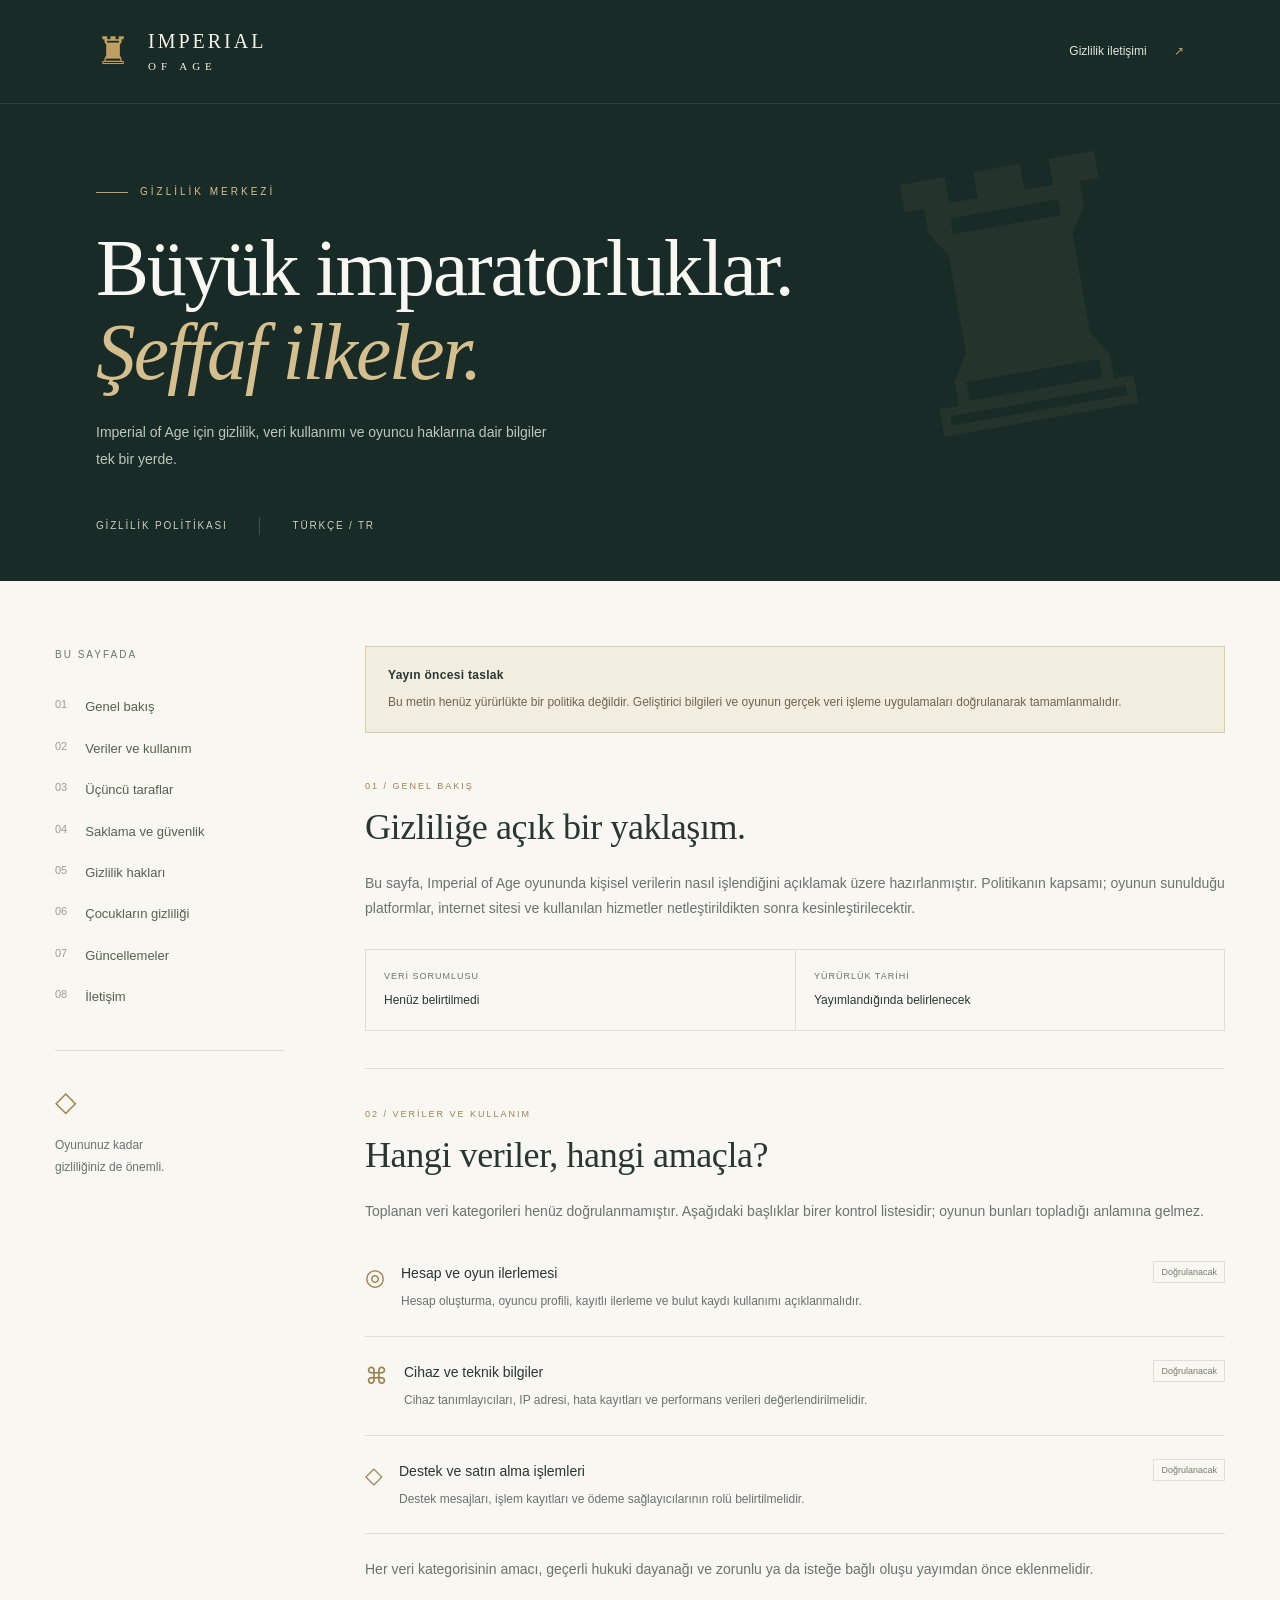
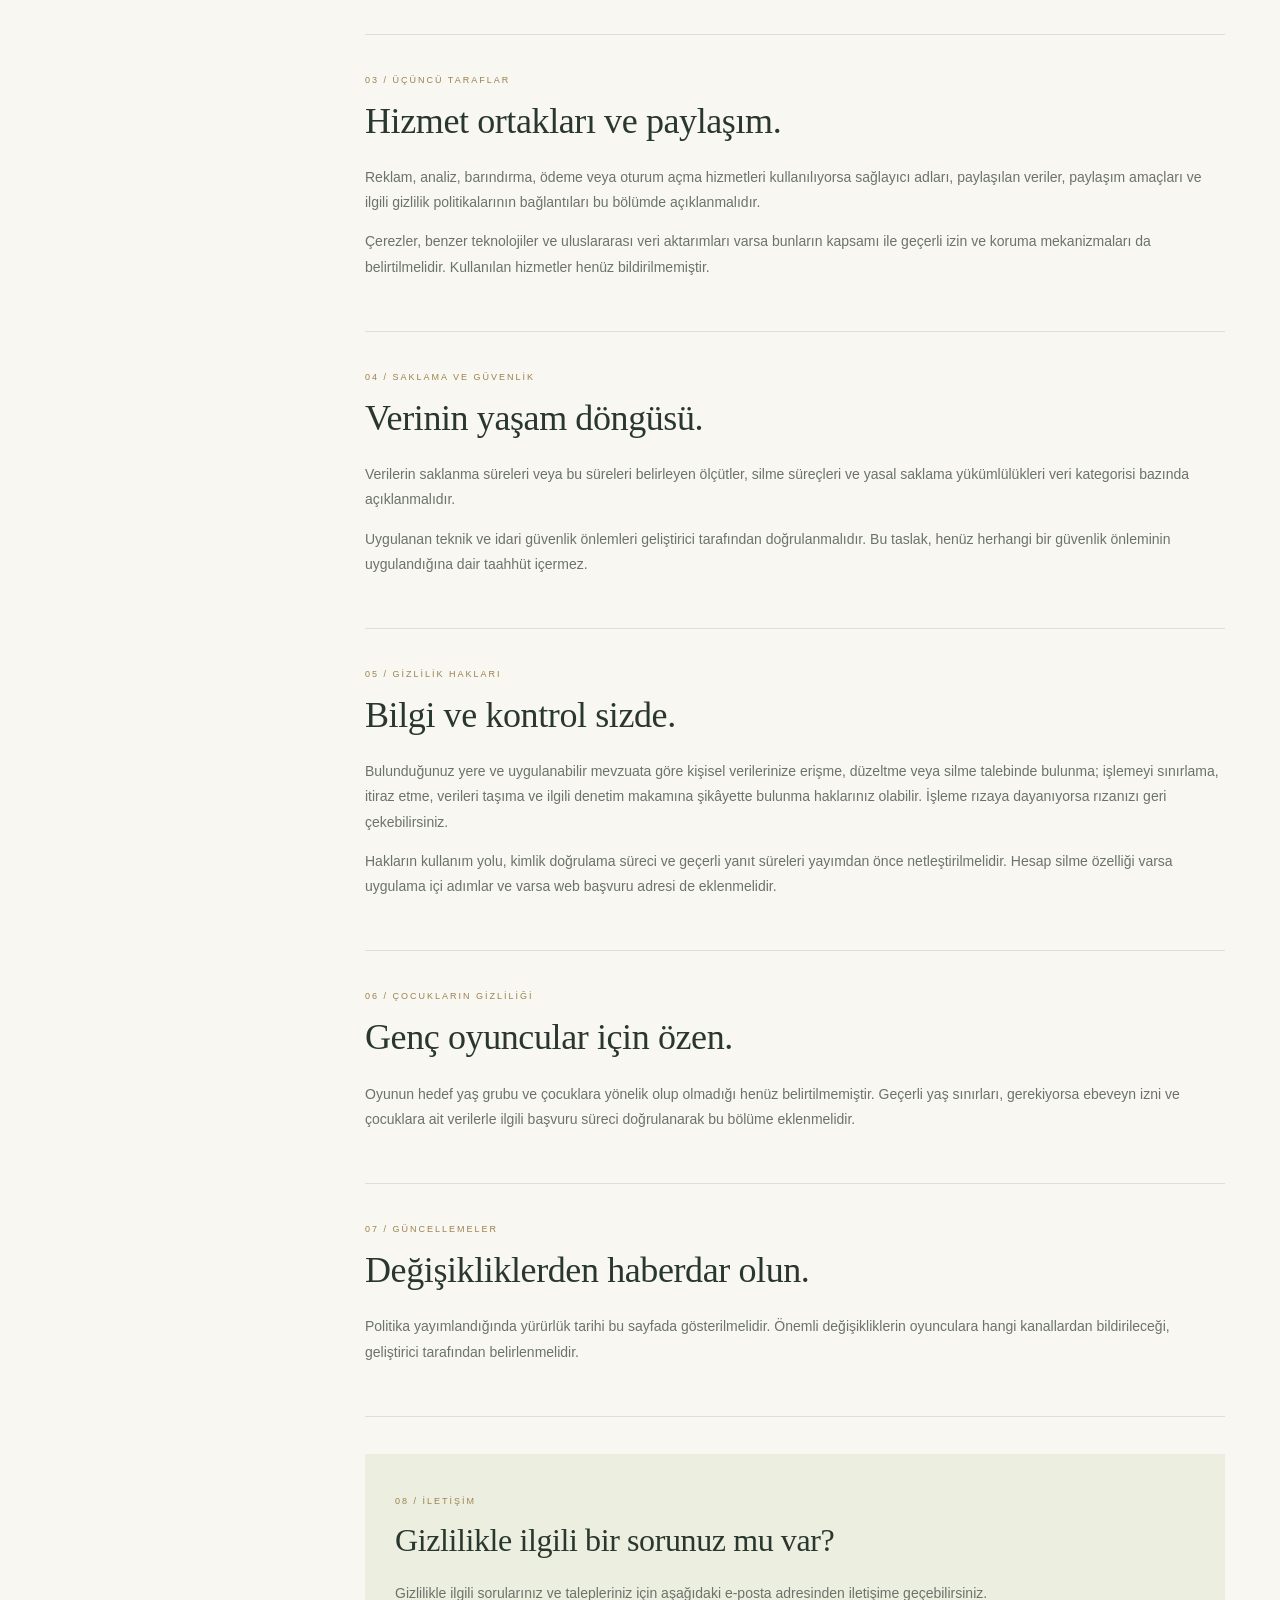
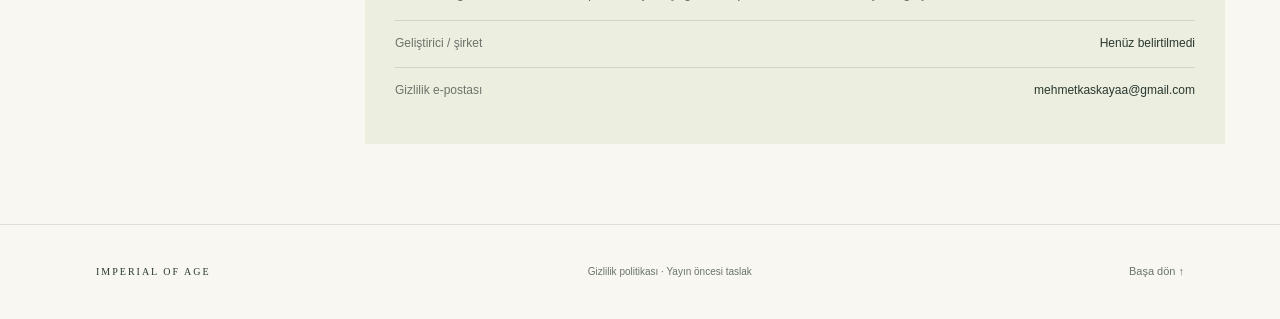
==== privacy.html @ 2bca9862 "Preserve original privacy policy draft on dedicated page" ====
<!doctype html>
<html lang="tr">
<head>
<meta charset="utf-8">
<meta name="viewport" content="width=device-width, initial-scale=1">
<meta name="description" content="Imperial of Age gizlilik politikası taslağı. Veriler, güvenlik ve gizlilik hakları hakkında bilgi.">
<meta name="theme-color" content="#182b26">
<title>Gizlilik Politikası (Taslak) | Imperial of Age</title>
<link rel="stylesheet" href="styles.css">
</head>
<body>
<a class="skip" href="#icerik">İçeriğe geç</a>
<header class="header"><a class="brand" href="index.html"><span class="seal" aria-hidden="true">♜</span><span>IMPERIAL <small>OF AGE</small></span></a><a class="header-link" href="#iletisim">Gizlilik iletişimi <span aria-hidden="true">↗</span></a></header>
<main id="icerik">
<section class="hero"><div class="hero-inner"><p class="eyebrow"><span></span> GİZLİLİK MERKEZİ</p><h1>Büyük imparatorluklar.<br><em>Şeffaf ilkeler.</em></h1><p class="intro">Imperial of Age için gizlilik, veri kullanımı ve oyuncu haklarına dair bilgiler tek bir yerde.</p><div class="hero-meta"><span>Gizlilik politikası</span><span>Türkçe / TR</span></div></div><div class="hero-mark" aria-hidden="true">♜</div></section>
<div class="layout"><aside><p class="nav-label">BU SAYFADA</p><nav aria-label="Politika bölümleri"><a href="#genel">01 <span>Genel bakış</span></a><a href="#veriler">02 <span>Veriler ve kullanım</span></a><a href="#hizmetler">03 <span>Üçüncü taraflar</span></a><a href="#saklama">04 <span>Saklama ve güvenlik</span></a><a href="#haklar">05 <span>Gizlilik hakları</span></a><a href="#cocuklar">06 <span>Çocukların gizliliği</span></a><a href="#guncellemeler">07 <span>Güncellemeler</span></a><a href="#iletisim">08 <span>İletişim</span></a></nav><div class="aside-note"><span aria-hidden="true">◇</span><p>Oyununuz kadar<br>gizliliğiniz de önemli.</p></div></aside>
<article>
<div class="draft" role="note"><strong>Yayın öncesi taslak</strong><p>Bu metin henüz yürürlükte bir politika değildir. Geliştirici bilgileri ve oyunun gerçek veri işleme uygulamaları doğrulanarak tamamlanmalıdır.</p></div>
<section id="genel"><p class="section-no">01 / GENEL BAKIŞ</p><h2>Gizliliğe açık bir yaklaşım.</h2><p>Bu sayfa, Imperial of Age oyununda kişisel verilerin nasıl işlendiğini açıklamak üzere hazırlanmıştır. Politikanın kapsamı; oyunun sunulduğu platformlar, internet sitesi ve kullanılan hizmetler netleştirildikten sonra kesinleştirilecektir.</p><div class="info-grid"><div><span>VERİ SORUMLUSU</span><strong>Henüz belirtilmedi</strong></div><div><span>YÜRÜRLÜK TARİHİ</span><strong>Yayımlandığında belirlenecek</strong></div></div></section>
<section id="veriler"><p class="section-no">02 / VERİLER VE KULLANIM</p><h2>Hangi veriler, hangi amaçla?</h2><p>Toplanan veri kategorileri henüz doğrulanmamıştır. Aşağıdaki başlıklar birer kontrol listesidir; oyunun bunları topladığı anlamına gelmez.</p><div class="data-row"><span class="data-icon" aria-hidden="true">◎</span><div><h3>Hesap ve oyun ilerlemesi</h3><p>Hesap oluşturma, oyuncu profili, kayıtlı ilerleme ve bulut kaydı kullanımı açıklanmalıdır.</p></div><span class="tag">Doğrulanacak</span></div><div class="data-row"><span class="data-icon" aria-hidden="true">⌘</span><div><h3>Cihaz ve teknik bilgiler</h3><p>Cihaz tanımlayıcıları, IP adresi, hata kayıtları ve performans verileri değerlendirilmelidir.</p></div><span class="tag">Doğrulanacak</span></div><div class="data-row"><span class="data-icon" aria-hidden="true">◇</span><div><h3>Destek ve satın alma işlemleri</h3><p>Destek mesajları, işlem kayıtları ve ödeme sağlayıcılarının rolü belirtilmelidir.</p></div><span class="tag">Doğrulanacak</span></div><p>Her veri kategorisinin amacı, geçerli hukuki dayanağı ve zorunlu ya da isteğe bağlı oluşu yayımdan önce eklenmelidir.</p></section>
<section id="hizmetler"><p class="section-no">03 / ÜÇÜNCÜ TARAFLAR</p><h2>Hizmet ortakları ve paylaşım.</h2><p>Reklam, analiz, barındırma, ödeme veya oturum açma hizmetleri kullanılıyorsa sağlayıcı adları, paylaşılan veriler, paylaşım amaçları ve ilgili gizlilik politikalarının bağlantıları bu bölümde açıklanmalıdır.</p><p>Çerezler, benzer teknolojiler ve uluslararası veri aktarımları varsa bunların kapsamı ile geçerli izin ve koruma mekanizmaları da belirtilmelidir. Kullanılan hizmetler henüz bildirilmemiştir.</p></section>
<section id="saklama"><p class="section-no">04 / SAKLAMA VE GÜVENLİK</p><h2>Verinin yaşam döngüsü.</h2><p>Verilerin saklanma süreleri veya bu süreleri belirleyen ölçütler, silme süreçleri ve yasal saklama yükümlülükleri veri kategorisi bazında açıklanmalıdır.</p><p>Uygulanan teknik ve idari güvenlik önlemleri geliştirici tarafından doğrulanmalıdır. Bu taslak, henüz herhangi bir güvenlik önleminin uygulandığına dair taahhüt içermez.</p></section>
<section id="haklar"><p class="section-no">05 / GİZLİLİK HAKLARI</p><h2>Bilgi ve kontrol sizde.</h2><p>Bulunduğunuz yere ve uygulanabilir mevzuata göre kişisel verilerinize erişme, düzeltme veya silme talebinde bulunma; işlemeyi sınırlama, itiraz etme, verileri taşıma ve ilgili denetim makamına şikâyette bulunma haklarınız olabilir. İşleme rızaya dayanıyorsa rızanızı geri çekebilirsiniz.</p><p>Hakların kullanım yolu, kimlik doğrulama süreci ve geçerli yanıt süreleri yayımdan önce netleştirilmelidir. Hesap silme özelliği varsa uygulama içi adımlar ve varsa web başvuru adresi de eklenmelidir.</p></section>
<section id="cocuklar"><p class="section-no">06 / ÇOCUKLARIN GİZLİLİĞİ</p><h2>Genç oyuncular için özen.</h2><p>Oyunun hedef yaş grubu ve çocuklara yönelik olup olmadığı henüz belirtilmemiştir. Geçerli yaş sınırları, gerekiyorsa ebeveyn izni ve çocuklara ait verilerle ilgili başvuru süreci doğrulanarak bu bölüme eklenmelidir.</p></section>
<section id="guncellemeler"><p class="section-no">07 / GÜNCELLEMELER</p><h2>Değişikliklerden haberdar olun.</h2><p>Politika yayımlandığında yürürlük tarihi bu sayfada gösterilmelidir. Önemli değişikliklerin oyunculara hangi kanallardan bildirileceği, geliştirici tarafından belirlenmelidir.</p></section>
<section id="iletisim" class="contact"><p class="section-no">08 / İLETİŞİM</p><h2>Gizlilikle ilgili bir sorunuz mu var?</h2><p>Gizlilikle ilgili sorularınız ve talepleriniz için aşağıdaki e-posta adresinden iletişime geçebilirsiniz.</p><div class="contact-detail"><span>Geliştirici / şirket</span><strong>Henüz belirtilmedi</strong></div><div class="contact-detail"><span>Gizlilik e-postası</span><strong><a href="mailto:mehmetkaskayaa@gmail.com">mehmetkaskayaa@gmail.com</a></strong></div></section>
</article></div>
</main><footer><a class="footer-brand" href="index.html">IMPERIAL OF AGE</a><p>Gizlilik politikası · Yayın öncesi taslak</p><a href="index.html">Başa dön ↑</a></footer>
</body></html>
---- styles.css ----
:root{--green:#182b26;--paper:#f8f7f2;--ink:#29372f;--muted:#6b736b;--gold:#bf9f62;--line:#dedfd5}*{box-sizing:border-box}html{scroll-behavior:smooth;scroll-padding-top:30px}body{margin:0;background:var(--paper);color:var(--ink);font-family:'DM Sans',Arial,sans-serif;font-size:15px;line-height:1.8}a{color:inherit;text-decoration:none}a:focus-visible{outline:2px solid var(--gold);outline-offset:6px}.skip{position:absolute;top:-100px;background:white;padding:10px;z-index:10}.skip:focus{top:10px}.header{height:104px;background:var(--green);color:#f6f3e8;display:flex;justify-content:space-between;align-items:center;padding:0 7.5%;border-bottom:1px solid #ffffff18}.brand{display:flex;gap:15px;align-items:center;line-height:1.2;letter-spacing:3px;font-family:Georgia,serif;font-size:20px}.brand small{display:block;font-size:11px;letter-spacing:5px;margin-top:7px}.seal{font-size:38px;color:var(--gold)}.header-link{font-size:12px;color:#e0e5dc}.header-link span{margin-left:24px;color:var(--gold)}.hero{background:var(--green);color:var(--paper);position:relative;overflow:hidden;padding:69px 7.5% 46px}.hero-inner{max-width:850px;position:relative;z-index:1}.eyebrow{letter-spacing:3px;font-size:10px;color:#d6c18f;display:flex;align-items:center;gap:12px}.eyebrow span{height:1px;width:32px;background:var(--gold)}h1{font-family:'Libre Caslon Display',Georgia,serif;font-weight:400;font-size:clamp(48px,6.2vw,85px);line-height:1.06;letter-spacing:-2px;margin:25px 0}h1 em{font-weight:400;color:#d6bf8e}.intro{color:#bdc8bd;max-width:470px;font-size:14px;line-height:1.9}.hero-meta{display:flex;gap:32px;margin-top:45px;font-size:10px;text-transform:uppercase;letter-spacing:1.8px;color:#cbd1c5}.hero-meta span+span{border-left:1px solid #ffffff30;padding-left:32px}.hero-mark{position:absolute;font-family:Georgia,serif;right:8%;top:5%;font-size:350px;line-height:1;color:#c8ad7210;transform:rotate(-10deg)}.layout{max-width:1260px;padding:65px 45px 80px;margin:auto;display:grid;grid-template-columns:230px minmax(0,1fr);gap:80px}aside{align-self:start;position:sticky;top:35px}.nav-label{font-size:10px;letter-spacing:2px;color:var(--muted);margin:0 0 22px}nav a{display:flex;gap:18px;font-size:11px;color:#999e91;padding:9px 0}nav a span{font-size:13px;color:#566052}nav a:hover span{color:#9a783c}.aside-note{border-top:1px solid var(--line);margin-top:32px;padding-top:26px;font-size:12px;color:var(--muted)}.aside-note>span{color:#9e834d;font-size:28px}.aside-note p{margin-top:8px}.draft{border:1px solid #d8cda9;background:#f1eddf;padding:18px 22px;margin-bottom:45px;font-size:12px}.draft strong{font-size:12px;letter-spacing:.3px}.draft p{margin:5px 0 0;color:#6e6550}article>section{padding-bottom:37px;margin-bottom:37px;border-bottom:1px solid var(--line);scroll-margin-top:30px}.section-no{font-size:9px;letter-spacing:2px;color:#9b814d;margin-bottom:12px}h2{font-family:'Libre Caslon Display',Georgia,serif;font-size:36px;font-weight:400;line-height:1.2;margin:0 0 22px;letter-spacing:-.4px}article section>p:not(.section-no){color:var(--muted);font-size:14px}.info-grid{display:grid;grid-template-columns:1fr 1fr;border:1px solid var(--line);margin-top:28px}.info-grid>div{padding:18px}.info-grid>div+div{border-left:1px solid var(--line)}.info-grid span{display:block;font-size:9px;letter-spacing:1px;color:var(--muted)}.info-grid strong{font-weight:500;font-size:12px}.data-row{display:flex;gap:16px;align-items:start;padding:23px 0;border-bottom:1px solid var(--line)}.data-row:last-of-type{margin-bottom:23px}.data-icon{font-size:23px;color:#9b814d;line-height:1.4}.data-row h3{font-weight:500;font-size:14px;margin:0 0 5px}.data-row p{font-size:12px;color:var(--muted);margin:0}.tag{font-size:9px;white-space:nowrap;border:1px solid var(--line);padding:2px 7px;color:#777c6c;margin-left:auto}.contact{background:#eceedf;padding:30px!important;border:0!important;margin-bottom:0!important}.contact h2{font-size:32px}.contact-detail{display:flex;justify-content:space-between;border-top:1px solid #d2d6c5;padding:12px 0;font-size:12px;gap:20px}.contact-detail span{color:var(--muted)}.contact-detail strong{font-weight:500}footer{border-top:1px solid var(--line);padding:28px 7.5%;display:flex;align-items:center;justify-content:space-between;gap:20px;font-size:10px;color:var(--muted)}.footer-brand{letter-spacing:2px;color:var(--ink);font-family:Georgia,serif}footer>a:last-child{font-size:11px}@media(min-width:1600px){.header,.hero{padding-left:calc((100vw - 1260px)/2)}}@media(max-width:850px){.layout{grid-template-columns:170px 1fr;gap:32px;padding:40px 24px}.tag{display:none}.hero-mark{right:-70px}.info-grid{grid-template-columns:1fr}.info-grid>div+div{border-left:0;border-top:1px solid var(--line)}}@media(max-width:600px){.header{height:85px;padding:0 24px}.brand{font-size:15px;letter-spacing:2px}.brand small{font-size:9px}.header-link{font-size:10px}.header-link span{margin-left:5px}.hero{padding:43px 24px 30px}h1{letter-spacing:-1px}.hero-mark{top:80px;font-size:240px}.hero-meta{font-size:8px;gap:16px}.hero-meta span+span{padding-left:16px}.layout{display:block;padding:30px 24px 45px}aside{position:static;margin-bottom:32px}.nav-label{margin-bottom:10px}nav{display:flex;gap:8px 18px;flex-wrap:wrap}nav a{gap:6px;padding:2px 0}nav a span{font-size:11px}.aside-note{display:none}h2{font-size:31px}.draft{margin-bottom:32px}.contact{padding:23px!important}.contact-detail{display:block}.contact-detail strong{display:block}footer{flex-wrap:wrap;padding:24px}footer p{order:3;width:100%;margin:0}article>section{padding-bottom:25px;margin-bottom:27px}}@media(prefers-reduced-motion:reduce){html{scroll-behavior:auto}}@media print{.header,.hero,aside,footer{display:none}.layout{display:block;padding:0}body{background:white}.draft{border:1px solid}.contact{background:white}article>section{break-inside:avoid}}
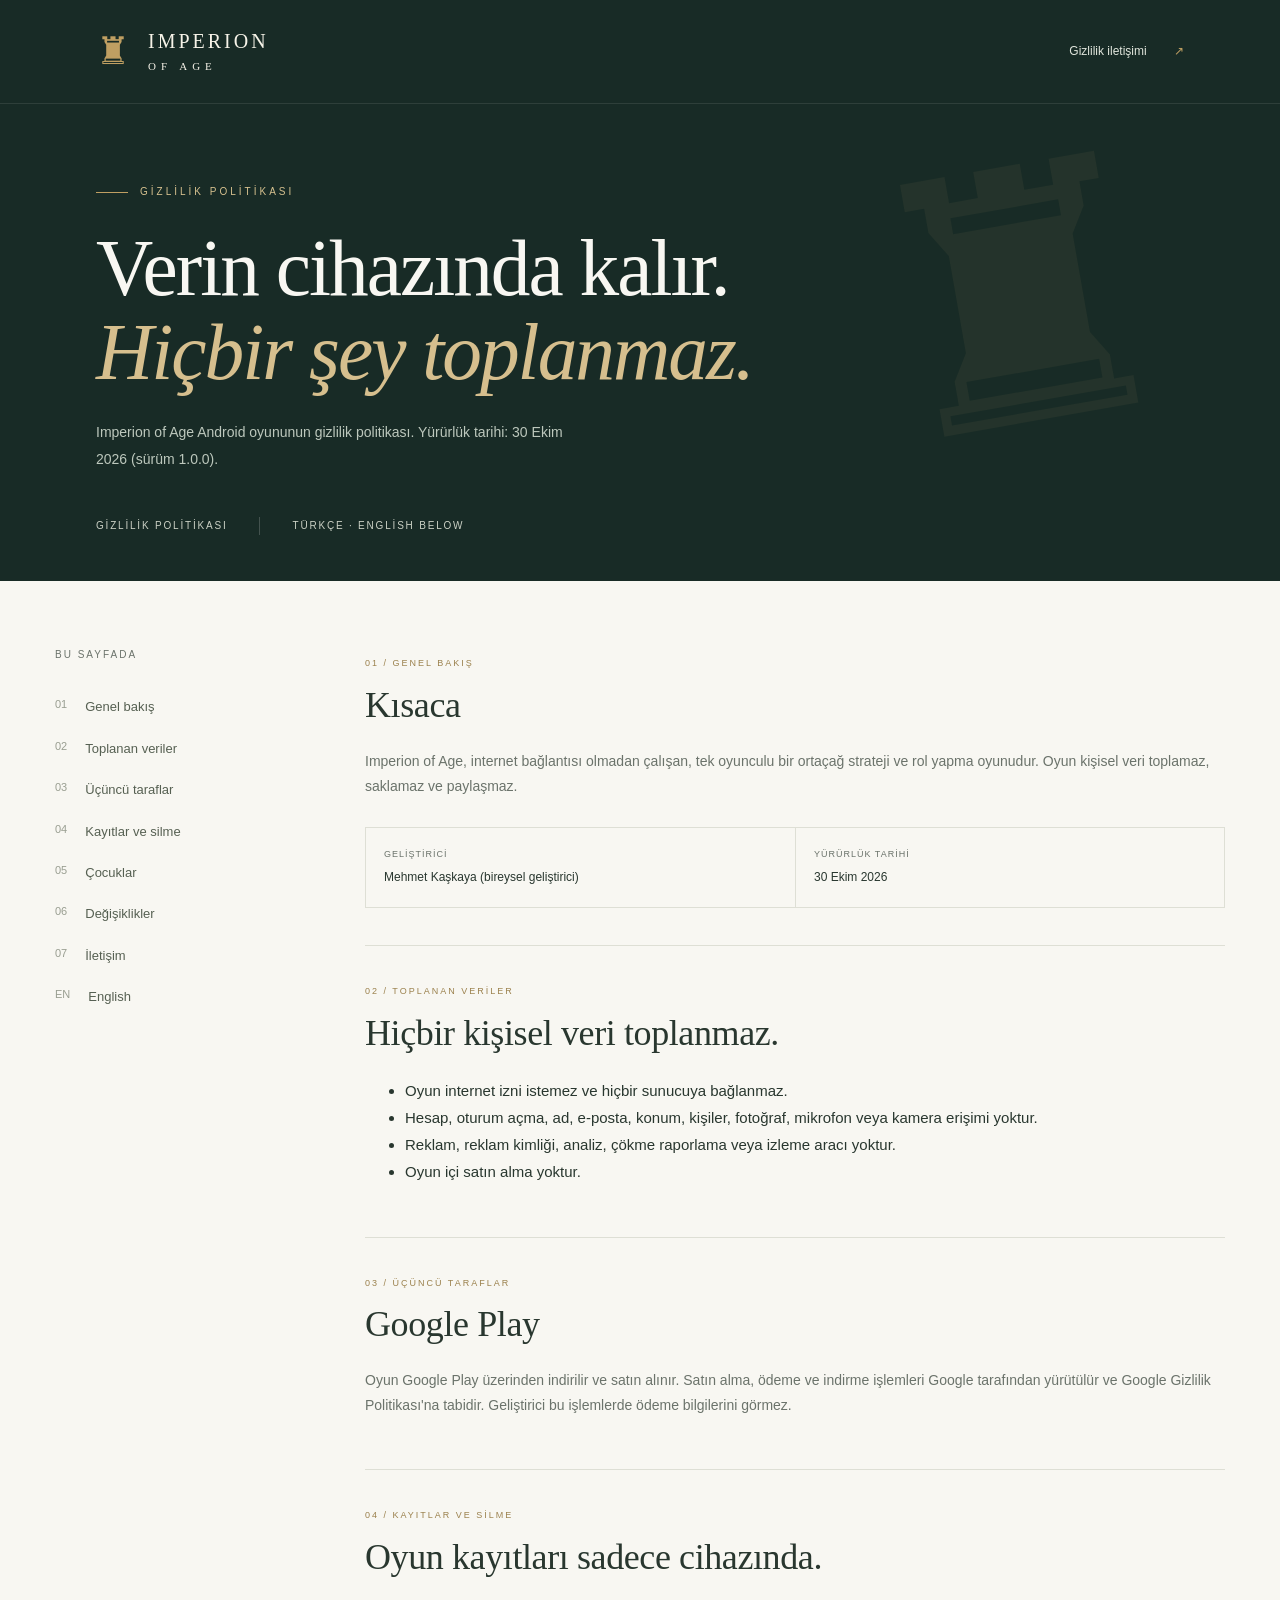
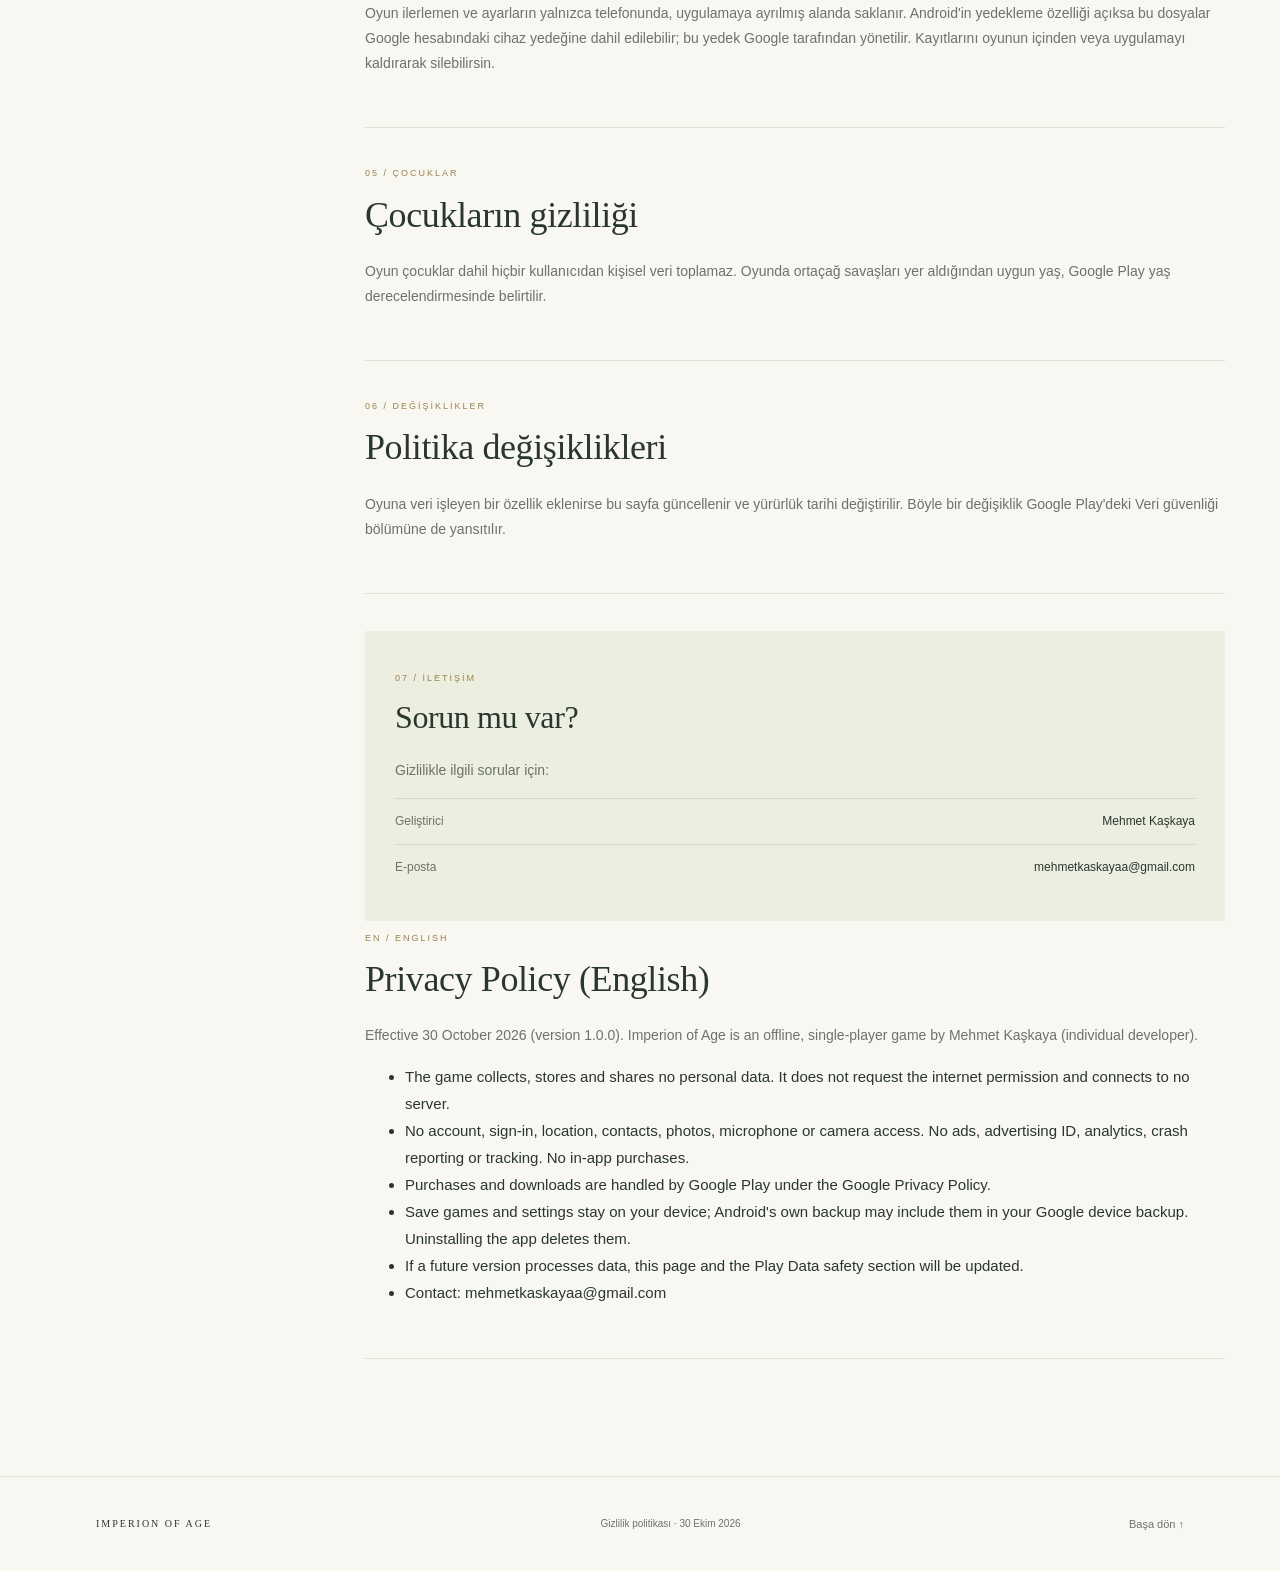
==== commit c47754a1: "Site: Imperion of Age name, final privacy policy (no data collected)" ====
--- a/privacy.html
+++ b/privacy.html
@@ -1,29 +1,28 @@
-<!doctype html>
-<html lang="tr">
-<head>
-<meta charset="utf-8">
-<meta name="viewport" content="width=device-width, initial-scale=1">
-<meta name="description" content="Imperial of Age gizlilik politikası taslağı. Veriler, güvenlik ve gizlilik hakları hakkında bilgi.">
-<meta name="theme-color" content="#182b26">
-<title>Gizlilik Politikası (Taslak) | Imperial of Age</title>
-<link rel="stylesheet" href="styles.css">
-</head>
-<body>
-<a class="skip" href="#icerik">İçeriğe geç</a>
-<header class="header"><a class="brand" href="index.html"><span class="seal" aria-hidden="true">♜</span><span>IMPERIAL <small>OF AGE</small></span></a><a class="header-link" href="#iletisim">Gizlilik iletişimi <span aria-hidden="true">↗</span></a></header>
-<main id="icerik">
-<section class="hero"><div class="hero-inner"><p class="eyebrow"><span></span> GİZLİLİK MERKEZİ</p><h1>Büyük imparatorluklar.<br><em>Şeffaf ilkeler.</em></h1><p class="intro">Imperial of Age için gizlilik, veri kullanımı ve oyuncu haklarına dair bilgiler tek bir yerde.</p><div class="hero-meta"><span>Gizlilik politikası</span><span>Türkçe / TR</span></div></div><div class="hero-mark" aria-hidden="true">♜</div></section>
-<div class="layout"><aside><p class="nav-label">BU SAYFADA</p><nav aria-label="Politika bölümleri"><a href="#genel">01 <span>Genel bakış</span></a><a href="#veriler">02 <span>Veriler ve kullanım</span></a><a href="#hizmetler">03 <span>Üçüncü taraflar</span></a><a href="#saklama">04 <span>Saklama ve güvenlik</span></a><a href="#haklar">05 <span>Gizlilik hakları</span></a><a href="#cocuklar">06 <span>Çocukların gizliliği</span></a><a href="#guncellemeler">07 <span>Güncellemeler</span></a><a href="#iletisim">08 <span>İletişim</span></a></nav><div class="aside-note"><span aria-hidden="true">◇</span><p>Oyununuz kadar<br>gizliliğiniz de önemli.</p></div></aside>
-<article>
-<div class="draft" role="note"><strong>Yayın öncesi taslak</strong><p>Bu metin henüz yürürlükte bir politika değildir. Geliştirici bilgileri ve oyunun gerçek veri işleme uygulamaları doğrulanarak tamamlanmalıdır.</p></div>
-<section id="genel"><p class="section-no">01 / GENEL BAKIŞ</p><h2>Gizliliğe açık bir yaklaşım.</h2><p>Bu sayfa, Imperial of Age oyununda kişisel verilerin nasıl işlendiğini açıklamak üzere hazırlanmıştır. Politikanın kapsamı; oyunun sunulduğu platformlar, internet sitesi ve kullanılan hizmetler netleştirildikten sonra kesinleştirilecektir.</p><div class="info-grid"><div><span>VERİ SORUMLUSU</span><strong>Henüz belirtilmedi</strong></div><div><span>YÜRÜRLÜK TARİHİ</span><strong>Yayımlandığında belirlenecek</strong></div></div></section>
-<section id="veriler"><p class="section-no">02 / VERİLER VE KULLANIM</p><h2>Hangi veriler, hangi amaçla?</h2><p>Toplanan veri kategorileri henüz doğrulanmamıştır. Aşağıdaki başlıklar birer kontrol listesidir; oyunun bunları topladığı anlamına gelmez.</p><div class="data-row"><span class="data-icon" aria-hidden="true">◎</span><div><h3>Hesap ve oyun ilerlemesi</h3><p>Hesap oluşturma, oyuncu profili, kayıtlı ilerleme ve bulut kaydı kullanımı açıklanmalıdır.</p></div><span class="tag">Doğrulanacak</span></div><div class="data-row"><span class="data-icon" aria-hidden="true">⌘</span><div><h3>Cihaz ve teknik bilgiler</h3><p>Cihaz tanımlayıcıları, IP adresi, hata kayıtları ve performans verileri değerlendirilmelidir.</p></div><span class="tag">Doğrulanacak</span></div><div class="data-row"><span class="data-icon" aria-hidden="true">◇</span><div><h3>Destek ve satın alma işlemleri</h3><p>Destek mesajları, işlem kayıtları ve ödeme sağlayıcılarının rolü belirtilmelidir.</p></div><span class="tag">Doğrulanacak</span></div><p>Her veri kategorisinin amacı, geçerli hukuki dayanağı ve zorunlu ya da isteğe bağlı oluşu yayımdan önce eklenmelidir.</p></section>
-<section id="hizmetler"><p class="section-no">03 / ÜÇÜNCÜ TARAFLAR</p><h2>Hizmet ortakları ve paylaşım.</h2><p>Reklam, analiz, barındırma, ödeme veya oturum açma hizmetleri kullanılıyorsa sağlayıcı adları, paylaşılan veriler, paylaşım amaçları ve ilgili gizlilik politikalarının bağlantıları bu bölümde açıklanmalıdır.</p><p>Çerezler, benzer teknolojiler ve uluslararası veri aktarımları varsa bunların kapsamı ile geçerli izin ve koruma mekanizmaları da belirtilmelidir. Kullanılan hizmetler henüz bildirilmemiştir.</p></section>
-<section id="saklama"><p class="section-no">04 / SAKLAMA VE GÜVENLİK</p><h2>Verinin yaşam döngüsü.</h2><p>Verilerin saklanma süreleri veya bu süreleri belirleyen ölçütler, silme süreçleri ve yasal saklama yükümlülükleri veri kategorisi bazında açıklanmalıdır.</p><p>Uygulanan teknik ve idari güvenlik önlemleri geliştirici tarafından doğrulanmalıdır. Bu taslak, henüz herhangi bir güvenlik önleminin uygulandığına dair taahhüt içermez.</p></section>
-<section id="haklar"><p class="section-no">05 / GİZLİLİK HAKLARI</p><h2>Bilgi ve kontrol sizde.</h2><p>Bulunduğunuz yere ve uygulanabilir mevzuata göre kişisel verilerinize erişme, düzeltme veya silme talebinde bulunma; işlemeyi sınırlama, itiraz etme, verileri taşıma ve ilgili denetim makamına şikâyette bulunma haklarınız olabilir. İşleme rızaya dayanıyorsa rızanızı geri çekebilirsiniz.</p><p>Hakların kullanım yolu, kimlik doğrulama süreci ve geçerli yanıt süreleri yayımdan önce netleştirilmelidir. Hesap silme özelliği varsa uygulama içi adımlar ve varsa web başvuru adresi de eklenmelidir.</p></section>
-<section id="cocuklar"><p class="section-no">06 / ÇOCUKLARIN GİZLİLİĞİ</p><h2>Genç oyuncular için özen.</h2><p>Oyunun hedef yaş grubu ve çocuklara yönelik olup olmadığı henüz belirtilmemiştir. Geçerli yaş sınırları, gerekiyorsa ebeveyn izni ve çocuklara ait verilerle ilgili başvuru süreci doğrulanarak bu bölüme eklenmelidir.</p></section>
-<section id="guncellemeler"><p class="section-no">07 / GÜNCELLEMELER</p><h2>Değişikliklerden haberdar olun.</h2><p>Politika yayımlandığında yürürlük tarihi bu sayfada gösterilmelidir. Önemli değişikliklerin oyunculara hangi kanallardan bildirileceği, geliştirici tarafından belirlenmelidir.</p></section>
-<section id="iletisim" class="contact"><p class="section-no">08 / İLETİŞİM</p><h2>Gizlilikle ilgili bir sorunuz mu var?</h2><p>Gizlilikle ilgili sorularınız ve talepleriniz için aşağıdaki e-posta adresinden iletişime geçebilirsiniz.</p><div class="contact-detail"><span>Geliştirici / şirket</span><strong>Henüz belirtilmedi</strong></div><div class="contact-detail"><span>Gizlilik e-postası</span><strong><a href="mailto:mehmetkaskayaa@gmail.com">mehmetkaskayaa@gmail.com</a></strong></div></section>
-</article></div>
-</main><footer><a class="footer-brand" href="index.html">IMPERIAL OF AGE</a><p>Gizlilik politikası · Yayın öncesi taslak</p><a href="index.html">Başa dön ↑</a></footer>
-</body></html>
+<!doctype html>
+<html lang="tr">
+<head>
+<meta charset="utf-8">
+<meta name="viewport" content="width=device-width, initial-scale=1">
+<meta name="description" content="Imperion of Age gizlilik politikası: oyun kişisel veri toplamaz, internete bağlanmaz, reklam ve analiz içermez.">
+<meta name="theme-color" content="#182b26">
+<title>Gizlilik Politikası | Imperion of Age</title>
+<link rel="stylesheet" href="styles.css">
+</head>
+<body>
+<a class="skip" href="#icerik">İçeriğe geç</a>
+<header class="header"><a class="brand" href="index.html"><span class="seal" aria-hidden="true">♜</span><span>IMPERION <small>OF AGE</small></span></a><a class="header-link" href="#iletisim">Gizlilik iletişimi <span aria-hidden="true">↗</span></a></header>
+<main id="icerik">
+<section class="hero"><div class="hero-inner"><p class="eyebrow"><span></span> GİZLİLİK POLİTİKASI</p><h1>Verin cihazında kalır.<br><em>Hiçbir şey toplanmaz.</em></h1><p class="intro">Imperion of Age Android oyununun gizlilik politikası. Yürürlük tarihi: 30 Ekim 2026 (sürüm 1.0.0).</p><div class="hero-meta"><span>Gizlilik politikası</span><span>Türkçe · English below</span></div></div><div class="hero-mark" aria-hidden="true">♜</div></section>
+<div class="layout"><aside><p class="nav-label">BU SAYFADA</p><nav aria-label="Politika bölümleri"><a href="#genel">01 <span>Genel bakış</span></a><a href="#veriler">02 <span>Toplanan veriler</span></a><a href="#hizmetler">03 <span>Üçüncü taraflar</span></a><a href="#saklama">04 <span>Kayıtlar ve silme</span></a><a href="#cocuklar">05 <span>Çocuklar</span></a><a href="#guncellemeler">06 <span>Değişiklikler</span></a><a href="#iletisim">07 <span>İletişim</span></a><a href="#english">EN <span>English</span></a></nav></aside>
+<article>
+<section id="genel"><p class="section-no">01 / GENEL BAKIŞ</p><h2>Kısaca</h2><p>Imperion of Age, internet bağlantısı olmadan çalışan, tek oyunculu bir ortaçağ strateji ve rol yapma oyunudur. Oyun kişisel veri toplamaz, saklamaz ve paylaşmaz.</p><div class="info-grid"><div><span>GELİŞTİRİCİ</span><strong>Mehmet Kaşkaya (bireysel geliştirici)</strong></div><div><span>YÜRÜRLÜK TARİHİ</span><strong>30 Ekim 2026</strong></div></div></section>
+<section id="veriler"><p class="section-no">02 / TOPLANAN VERİLER</p><h2>Hiçbir kişisel veri toplanmaz.</h2><ul><li>Oyun internet izni istemez ve hiçbir sunucuya bağlanmaz.</li><li>Hesap, oturum açma, ad, e-posta, konum, kişiler, fotoğraf, mikrofon veya kamera erişimi yoktur.</li><li>Reklam, reklam kimliği, analiz, çökme raporlama veya izleme aracı yoktur.</li><li>Oyun içi satın alma yoktur.</li></ul></section>
+<section id="hizmetler"><p class="section-no">03 / ÜÇÜNCÜ TARAFLAR</p><h2>Google Play</h2><p>Oyun Google Play üzerinden indirilir ve satın alınır. Satın alma, ödeme ve indirme işlemleri Google tarafından yürütülür ve <a href="https://policies.google.com/privacy">Google Gizlilik Politikası</a>'na tabidir. Geliştirici bu işlemlerde ödeme bilgilerini görmez.</p></section>
+<section id="saklama"><p class="section-no">04 / KAYITLAR VE SİLME</p><h2>Oyun kayıtları sadece cihazında.</h2><p>Oyun ilerlemen ve ayarların yalnızca telefonunda, uygulamaya ayrılmış alanda saklanır. Android'in yedekleme özelliği açıksa bu dosyalar Google hesabındaki cihaz yedeğine dahil edilebilir; bu yedek Google tarafından yönetilir. Kayıtlarını oyunun içinden veya uygulamayı kaldırarak silebilirsin.</p></section>
+<section id="cocuklar"><p class="section-no">05 / ÇOCUKLAR</p><h2>Çocukların gizliliği</h2><p>Oyun çocuklar dahil hiçbir kullanıcıdan kişisel veri toplamaz. Oyunda ortaçağ savaşları yer aldığından uygun yaş, Google Play yaş derecelendirmesinde belirtilir.</p></section>
+<section id="guncellemeler"><p class="section-no">06 / DEĞİŞİKLİKLER</p><h2>Politika değişiklikleri</h2><p>Oyuna veri işleyen bir özellik eklenirse bu sayfa güncellenir ve yürürlük tarihi değiştirilir. Böyle bir değişiklik Google Play'deki Veri güvenliği bölümüne de yansıtılır.</p></section>
+<section id="iletisim" class="contact"><p class="section-no">07 / İLETİŞİM</p><h2>Sorun mu var?</h2><p>Gizlilikle ilgili sorular için:</p><div class="contact-detail"><span>Geliştirici</span><strong>Mehmet Kaşkaya</strong></div><div class="contact-detail"><span>E-posta</span><strong><a href="mailto:mehmetkaskayaa@gmail.com">mehmetkaskayaa@gmail.com</a></strong></div></section>
+<section id="english"><p class="section-no">EN / ENGLISH</p><h2>Privacy Policy (English)</h2><p>Effective 30 October 2026 (version 1.0.0). Imperion of Age is an offline, single-player game by Mehmet Kaşkaya (individual developer).</p><ul><li>The game collects, stores and shares no personal data. It does not request the internet permission and connects to no server.</li><li>No account, sign-in, location, contacts, photos, microphone or camera access. No ads, advertising ID, analytics, crash reporting or tracking. No in-app purchases.</li><li>Purchases and downloads are handled by Google Play under the <a href="https://policies.google.com/privacy">Google Privacy Policy</a>.</li><li>Save games and settings stay on your device; Android's own backup may include them in your Google device backup. Uninstalling the app deletes them.</li><li>If a future version processes data, this page and the Play Data safety section will be updated.</li><li>Contact: <a href="mailto:mehmetkaskayaa@gmail.com">mehmetkaskayaa@gmail.com</a></li></ul></section>
+</article></div>
+</main><footer><a class="footer-brand" href="index.html">IMPERION OF AGE</a><p>Gizlilik politikası · 30 Ekim 2026</p><a href="index.html">Başa dön ↑</a></footer>
+</body></html>
--- a/styles.css
+++ b/styles.css
@@ -1 +1,4 @@
 :root{--green:#182b26;--paper:#f8f7f2;--ink:#29372f;--muted:#6b736b;--gold:#bf9f62;--line:#dedfd5}*{box-sizing:border-box}html{scroll-behavior:smooth;scroll-padding-top:30px}body{margin:0;background:var(--paper);color:var(--ink);font-family:'DM Sans',Arial,sans-serif;font-size:15px;line-height:1.8}a{color:inherit;text-decoration:none}a:focus-visible{outline:2px solid var(--gold);outline-offset:6px}.skip{position:absolute;top:-100px;background:white;padding:10px;z-index:10}.skip:focus{top:10px}.header{height:104px;background:var(--green);color:#f6f3e8;display:flex;justify-content:space-between;align-items:center;padding:0 7.5%;border-bottom:1px solid #ffffff18}.brand{display:flex;gap:15px;align-items:center;line-height:1.2;letter-spacing:3px;font-family:Georgia,serif;font-size:20px}.brand small{display:block;font-size:11px;letter-spacing:5px;margin-top:7px}.seal{font-size:38px;color:var(--gold)}.header-link{font-size:12px;color:#e0e5dc}.header-link span{margin-left:24px;color:var(--gold)}.hero{background:var(--green);color:var(--paper);position:relative;overflow:hidden;padding:69px 7.5% 46px}.hero-inner{max-width:850px;position:relative;z-index:1}.eyebrow{letter-spacing:3px;font-size:10px;color:#d6c18f;display:flex;align-items:center;gap:12px}.eyebrow span{height:1px;width:32px;background:var(--gold)}h1{font-family:'Libre Caslon Display',Georgia,serif;font-weight:400;font-size:clamp(48px,6.2vw,85px);line-height:1.06;letter-spacing:-2px;margin:25px 0}h1 em{font-weight:400;color:#d6bf8e}.intro{color:#bdc8bd;max-width:470px;font-size:14px;line-height:1.9}.hero-meta{display:flex;gap:32px;margin-top:45px;font-size:10px;text-transform:uppercase;letter-spacing:1.8px;color:#cbd1c5}.hero-meta span+span{border-left:1px solid #ffffff30;padding-left:32px}.hero-mark{position:absolute;font-family:Georgia,serif;right:8%;top:5%;font-size:350px;line-height:1;color:#c8ad7210;transform:rotate(-10deg)}.layout{max-width:1260px;padding:65px 45px 80px;margin:auto;display:grid;grid-template-columns:230px minmax(0,1fr);gap:80px}aside{align-self:start;position:sticky;top:35px}.nav-label{font-size:10px;letter-spacing:2px;color:var(--muted);margin:0 0 22px}nav a{display:flex;gap:18px;font-size:11px;color:#999e91;padding:9px 0}nav a span{font-size:13px;color:#566052}nav a:hover span{color:#9a783c}.aside-note{border-top:1px solid var(--line);margin-top:32px;padding-top:26px;font-size:12px;color:var(--muted)}.aside-note>span{color:#9e834d;font-size:28px}.aside-note p{margin-top:8px}.draft{border:1px solid #d8cda9;background:#f1eddf;padding:18px 22px;margin-bottom:45px;font-size:12px}.draft strong{font-size:12px;letter-spacing:.3px}.draft p{margin:5px 0 0;color:#6e6550}article>section{padding-bottom:37px;margin-bottom:37px;border-bottom:1px solid var(--line);scroll-margin-top:30px}.section-no{font-size:9px;letter-spacing:2px;color:#9b814d;margin-bottom:12px}h2{font-family:'Libre Caslon Display',Georgia,serif;font-size:36px;font-weight:400;line-height:1.2;margin:0 0 22px;letter-spacing:-.4px}article section>p:not(.section-no){color:var(--muted);font-size:14px}.info-grid{display:grid;grid-template-columns:1fr 1fr;border:1px solid var(--line);margin-top:28px}.info-grid>div{padding:18px}.info-grid>div+div{border-left:1px solid var(--line)}.info-grid span{display:block;font-size:9px;letter-spacing:1px;color:var(--muted)}.info-grid strong{font-weight:500;font-size:12px}.data-row{display:flex;gap:16px;align-items:start;padding:23px 0;border-bottom:1px solid var(--line)}.data-row:last-of-type{margin-bottom:23px}.data-icon{font-size:23px;color:#9b814d;line-height:1.4}.data-row h3{font-weight:500;font-size:14px;margin:0 0 5px}.data-row p{font-size:12px;color:var(--muted);margin:0}.tag{font-size:9px;white-space:nowrap;border:1px solid var(--line);padding:2px 7px;color:#777c6c;margin-left:auto}.contact{background:#eceedf;padding:30px!important;border:0!important;margin-bottom:0!important}.contact h2{font-size:32px}.contact-detail{display:flex;justify-content:space-between;border-top:1px solid #d2d6c5;padding:12px 0;font-size:12px;gap:20px}.contact-detail span{color:var(--muted)}.contact-detail strong{font-weight:500}footer{border-top:1px solid var(--line);padding:28px 7.5%;display:flex;align-items:center;justify-content:space-between;gap:20px;font-size:10px;color:var(--muted)}.footer-brand{letter-spacing:2px;color:var(--ink);font-family:Georgia,serif}footer>a:last-child{font-size:11px}@media(min-width:1600px){.header,.hero{padding-left:calc((100vw - 1260px)/2)}}@media(max-width:850px){.layout{grid-template-columns:170px 1fr;gap:32px;padding:40px 24px}.tag{display:none}.hero-mark{right:-70px}.info-grid{grid-template-columns:1fr}.info-grid>div+div{border-left:0;border-top:1px solid var(--line)}}@media(max-width:600px){.header{height:85px;padding:0 24px}.brand{font-size:15px;letter-spacing:2px}.brand small{font-size:9px}.header-link{font-size:10px}.header-link span{margin-left:5px}.hero{padding:43px 24px 30px}h1{letter-spacing:-1px}.hero-mark{top:80px;font-size:240px}.hero-meta{font-size:8px;gap:16px}.hero-meta span+span{padding-left:16px}.layout{display:block;padding:30px 24px 45px}aside{position:static;margin-bottom:32px}.nav-label{margin-bottom:10px}nav{display:flex;gap:8px 18px;flex-wrap:wrap}nav a{gap:6px;padding:2px 0}nav a span{font-size:11px}.aside-note{display:none}h2{font-size:31px}.draft{margin-bottom:32px}.contact{padding:23px!important}.contact-detail{display:block}.contact-detail strong{display:block}footer{flex-wrap:wrap;padding:24px}footer p{order:3;width:100%;margin:0}article>section{padding-bottom:25px;margin-bottom:27px}}@media(prefers-reduced-motion:reduce){html{scroll-behavior:auto}}@media print{.header,.hero,aside,footer{display:none}.layout{display:block;padding:0}body{background:white}.draft{border:1px solid}.contact{background:white}article>section{break-inside:avoid}}
+
+/* Developer landing page */
+.site-nav{display:flex;align-items:center;gap:24px;flex-wrap:wrap}.site-nav a{font-size:12px;color:#e0e5dc}.site-nav a:hover,.text-link:hover{color:#d6bf8e}.home-content{max-width:1050px;margin:0 auto;padding:68px 32px}.home-section{padding:0 0 55px;margin-bottom:48px;border-bottom:1px solid var(--line);scroll-margin-top:32px}.home-section p{color:var(--muted);max-width:850px}.home-grid{display:grid;grid-template-columns:repeat(3,1fr);gap:18px;margin-top:30px}.home-grid>div{border:1px solid var(--line);padding:22px}.home-grid h3{font-family:Georgia,serif;font-size:21px;font-weight:400;margin:0 0 10px}.home-grid p{font-size:13px;margin:0}.home-section .draft{max-width:none}.contact-link,.text-link{color:#8e6b2d;text-decoration:underline;text-underline-offset:4px}.small-note{font-size:13px}@media(max-width:750px){.header{height:auto;min-height:90px;flex-wrap:wrap;gap:12px;padding-top:16px;padding-bottom:16px}.site-nav{gap:10px 16px}.home-content{padding:38px 24px}.home-grid{grid-template-columns:1fr}}
